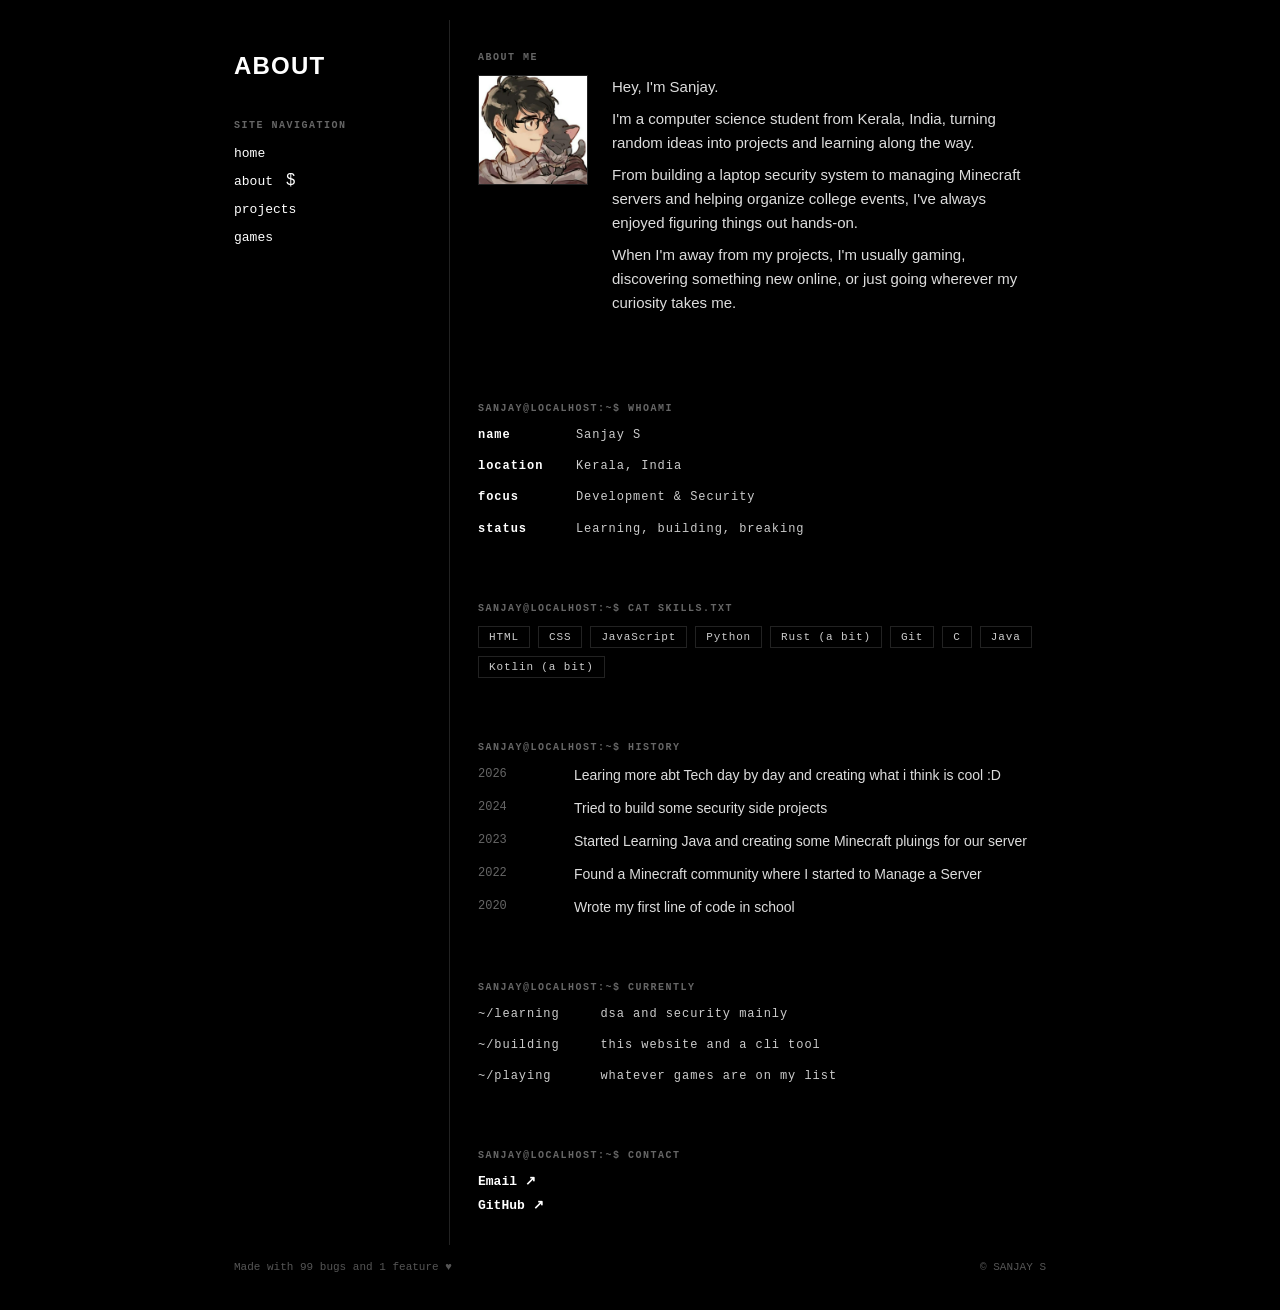
==== layouts/about.html @ b0fbc7ad "about page added" ====
<!DOCTYPE html>
<html lang="en">
<head>
    <meta charset="UTF-8">
    <meta name="viewport" content="width=device-width, initial-scale=1.0">
    <title>ABOUT | SANJAY S</title>
    <style>
        * {
            box-sizing: border-box;
            margin: 0;
            padding: 0;
        }

        body {
            background-color: #000000;
            color: #ffffff;
            font-family: -apple-system, BlinkMacSystemFont, "Segoe UI", Roboto, Helvetica, Arial, sans-serif;
            padding: 20px;
            max-width: 900px;
            margin: 0 auto;
            -webkit-font-smoothing: antialiased;
        }

        .grid-layout {
            display: grid;
            grid-template-columns: 240px 1fr;
        }

        .col-left {
            border-right: 1px solid #222222;
            padding: 32px 24px;
            display: flex;
            flex-direction: column;
            justify-content: flex-start;
            gap: 40px;
        }

        h1 {
            font-size: 24px;
            font-weight: 800;
            letter-spacing: 0.05em;
            text-transform: uppercase;
        }

        .section-label {
            font-family: ui-monospace, SFMono-Regular, Menlo, Monaco, Consolas, monospace;
            font-size: 10px;
            font-weight: 700;
            color: #666666;
            letter-spacing: 0.15em;
            text-transform: uppercase;
            margin-bottom: 12px;
        }

        nav ul {
            list-style: none;
            display: flex;
            flex-direction: column;
            gap: 10px;
        }

        nav a {
            color: #ffffff;
            text-decoration: none;
            font-size: 13px;
            font-family: ui-monospace, SFMono-Regular, Menlo, Monaco, Consolas, monospace;
        }

        nav span {
            cursor: default;
        }

        .col-right {
            display: flex;
            flex-direction: column;
        }

        .box {
            padding: 32px 28px;
        }

        .about-wrap {
            display: flex;
            align-items: flex-start;
            gap: 24px;
            margin-bottom: 24px;
        }

        .about-img {
            width: 110px;
            height: 110px;
            flex-shrink: 0;
            object-fit: cover;
            border: 1px solid #222222;
            background-color: #111111;
        }

        .hero-text {
            font-size: 15px;
            line-height: 1.6;
            color: #dddddd;
        }

        .hero-text p {
            margin-bottom: 8px;
        }

        .hero-text p:last-child {
            margin-bottom: 0;
        }

        .links-group {
            display: flex;
            flex-direction: column;
            gap: 8px;
        }

        .links-group a {
            color: #ffffff;
            text-decoration: none;
            font-size: 13px;
            font-family: ui-monospace, SFMono-Regular, Menlo, Monaco, Consolas, monospace;
            font-weight: 600;
        }

        .info-list {
            display: flex;
            flex-direction: column;
            gap: 12px;
            margin-top: 8px;
        }

        .info-item {
            font-family: ui-monospace, SFMono-Regular, Menlo, Monaco, Consolas, monospace;
            font-size: 12px;
            letter-spacing: 0.08em;
            color: #cccccc;
            line-height: 1.6;
        }

        .info-item b {
            color: #ffffff;
            font-weight: 700;
        }

        .tags {
            display: flex;
            flex-wrap: wrap;
            gap: 8px;
            margin-top: 8px;
        }

        .tag {
            font-family: ui-monospace, SFMono-Regular, Menlo, Monaco, Consolas, monospace;
            font-size: 11px;
            letter-spacing: 0.08em;
            color: #cccccc;
            border: 1px solid #222222;
            padding: 4px 10px;
        }

        .timeline-item {
            display: grid;
            grid-template-columns: 80px 1fr;
            gap: 16px;
            font-size: 14px;
            line-height: 1.5;
            color: #dddddd;
        }

        .timeline-year {
            font-family: ui-monospace, SFMono-Regular, Menlo, Monaco, Consolas, monospace;
            font-size: 12px;
            color: #666666;
        }

        .contact-links {
            display: flex;
            flex-direction: column;
            gap: 8px;
            margin-top: 8px;
        }

        .contact-links a {
            color: #ffffff;
            text-decoration: none;
            font-size: 13px;
            font-family: ui-monospace, SFMono-Regular, Menlo, Monaco, Consolas, monospace;
            font-weight: 600;
        }

        footer {
            padding: 16px 24px;
            font-size: 11px;
            color: #555555;
            font-family: ui-monospace, SFMono-Regular, Menlo, Monaco, Consolas, monospace;
            display: flex;
            justify-content: space-between;
        }

        @media (max-width: 640px) {
            body { padding: 12px; }
            .grid-layout { grid-template-columns: 1fr; }
            .col-left { border-right: none; border-bottom: 1px solid #222222; padding: 24px 20px; gap: 24px; }
            .box { padding: 24px 20px; }
            .about-wrap { flex-direction: column; }
            footer { flex-direction: column; gap: 6px; padding: 16px 20px; }
        }
    </style>
</head>
<body>
    <div class="page-container">
        <div class="grid-layout">
            <div class="col-left">
                <div>
                    <h1>ABOUT</h1>
                </div>
                <div>
                    <div class="section-label">SITE NAVIGATION</div>
                    <nav>
                        <ul>
                            <li><a href="../index.html">home</a></li>
                            <li><a href="about.html">about</a><span>&nbsp;&nbsp;&nbsp;$</span></li>
                            <li><a href="#projects">projects</a></li>
                            <li><a href="#games">games</a></li>
                        </ul>
                    </nav>
                </div>
            </div>
            <div class="col-right">
                <div class="box">
                    <div class="section-label">ABOUT ME</div>
                    <div class="about-wrap">
                        <img class="about-img" src="me.jpg" alt="Sanjay S">
                        <div class="hero-text">
                            <p>Hey, I'm Sanjay.</p>
                            <p>I'm a computer science student from Kerala, India, turning random ideas into projects and learning along the way.</p>
                            <p>From building a laptop security system to managing Minecraft servers and helping organize college events, I've always enjoyed figuring things out hands-on.</p>
                            <p>When I'm away from my projects, I'm usually gaming, discovering something new online, or just going wherever my curiosity takes me.</p>
                        </div>
                    </div>
                </div>
                <div class="box">
                    <div class="section-label">sanjay@localhost:~$ whoami</div>
                    <div class="info-list">
                        <div class="info-item"><b>name</b> &nbsp;&nbsp;&nbsp;&nbsp;&nbsp;&nbsp;&nbsp;Sanjay S</div>
                        <div class="info-item"><b>location</b> &nbsp;&nbsp;&nbsp;Kerala, India</div>
                        <div class="info-item"><b>focus</b> &nbsp;&nbsp;&nbsp;&nbsp;&nbsp;&nbsp;Development &amp; Security</div>
                        <div class="info-item"><b>status</b> &nbsp;&nbsp;&nbsp;&nbsp;&nbsp;Learning, building, breaking</div>
                    </div>
                </div>
                <div class="box">
                    <div class="section-label">sanjay@localhost:~$ cat skills.txt</div>
                    <div class="tags">
                        <span class="tag">HTML</span>
                        <span class="tag">CSS</span>
                        <span class="tag">JavaScript</span>
                        <span class="tag">Python</span>
                        <span class="tag">Rust (a bit)</span>
                        <span class="tag">Git</span>
                        <span class="tag">C</span>
                        <span class="tag">Java</span>
                        <span class="tag">Kotlin (a bit)</span>

                    </div>
                </div>
                <div class="box">
                    <div class="section-label">sanjay@localhost:~$ history</div>
                    <div class="info-list">
                        <div class="timeline-item"><span class="timeline-year">2026</span><span>Learing more abt Tech day by day and creating what i think is cool :D </span></div>
                        <div class="timeline-item"><span class="timeline-year">2024</span><span>Tried to build some security side projects</span></div>
                        <div class="timeline-item"><span class="timeline-year">2023</span><span>Started Learning Java and creating some Minecraft pluings for our server</span></div>
                        <div class="timeline-item"><span class="timeline-year">2022</span><span>Found a Minecraft community where I started to Manage a Server</span></div>
                        <div class="timeline-item"><span class="timeline-year">2020</span><span>Wrote my first line of code in school</span></div>
                    </div>
                </div>
                <div class="box">
                    <div class="section-label">sanjay@localhost:~$ currently</div>
                    <div class="info-list">
                        <div class="info-item">~/learning &nbsp;&nbsp;&nbsp;&nbsp;dsa and security mainly</div>
                        <div class="info-item">~/building &nbsp;&nbsp;&nbsp;&nbsp;this website and a cli tool</div>
                        <div class="info-item">~/playing &nbsp;&nbsp;&nbsp;&nbsp;&nbsp;whatever games are on my list</div>
                    </div>
                </div>
                <div class="box">
                    <div class="section-label">sanjay@localhost:~$ contact</div>
                    <div class="contact-links">
                        <a href="mailto:sanjaysanal3028@gmail.com">Email ↗</a>
                        <a href="https://github.com/r3xyi4cool" target="_blank" rel="noopener">GitHub ↗</a>
                    </div>
                </div>
            </div>
        </div>
        <footer>
            <span>Made with 99 bugs and 1 feature ♥︎</span>
            <span>© SANJAY S</span>
        </footer>
    </div>
</body>
</html>
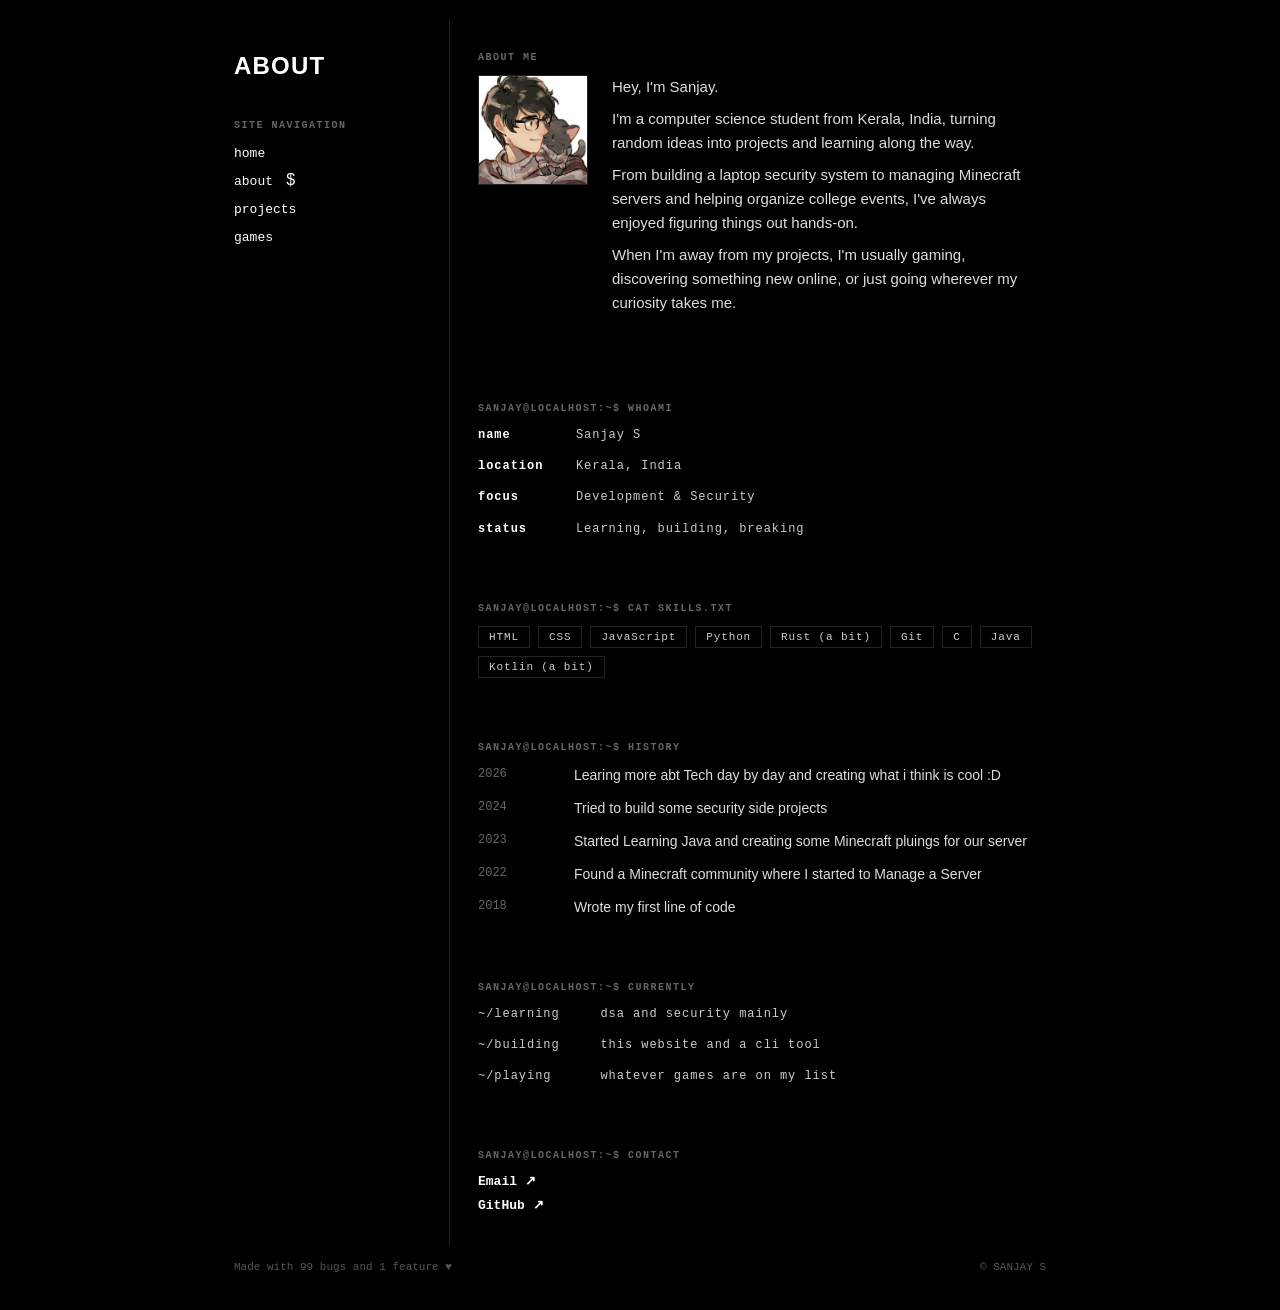
==== commit 2ef4aa2d: "games and project done" ====
--- a/layouts/about.html
+++ b/layouts/about.html
@@ -221,8 +221,8 @@
                         <ul>
                             <li><a href="../index.html">home</a></li>
                             <li><a href="about.html">about</a><span>&nbsp;&nbsp;&nbsp;$</span></li>
-                            <li><a href="#projects">projects</a></li>
-                            <li><a href="#games">games</a></li>
+                            <li><a href="project.html">projects</a></li>
+                            <li><a href="games.html">games</a></li>
                         </ul>
                     </nav>
                 </div>
@@ -271,7 +271,7 @@
                         <div class="timeline-item"><span class="timeline-year">2024</span><span>Tried to build some security side projects</span></div>
                         <div class="timeline-item"><span class="timeline-year">2023</span><span>Started Learning Java and creating some Minecraft pluings for our server</span></div>
                         <div class="timeline-item"><span class="timeline-year">2022</span><span>Found a Minecraft community where I started to Manage a Server</span></div>
-                        <div class="timeline-item"><span class="timeline-year">2020</span><span>Wrote my first line of code in school</span></div>
+                        <div class="timeline-item"><span class="timeline-year">2018</span><span>Wrote my first line of code</span></div>
                     </div>
                 </div>
                 <div class="box">
